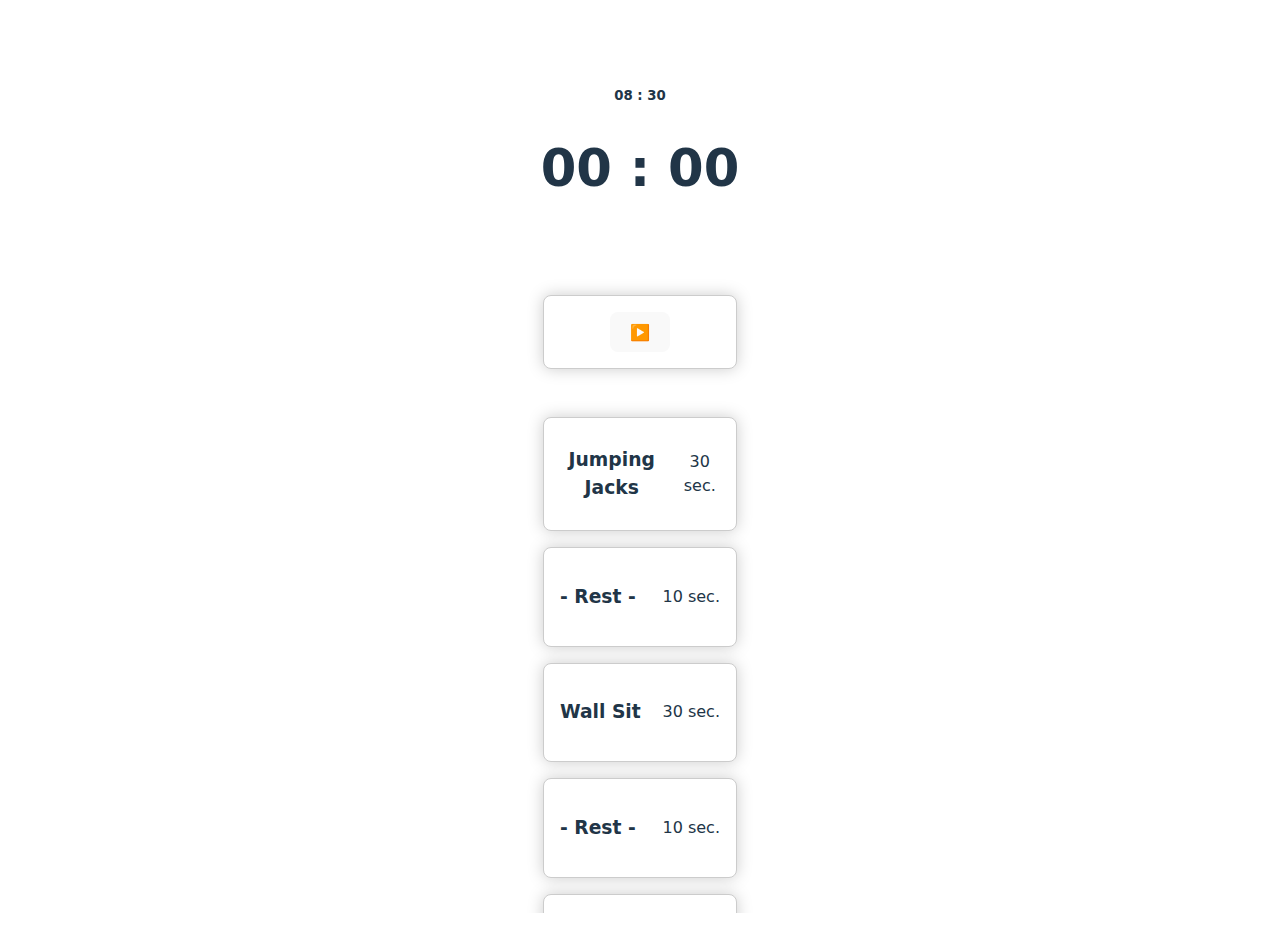
==== index.html @ 3e81bd67 "init" ====
<!doctype html>
<html lang="en">
  <head>
    <meta charset="UTF-8" />
    <link rel="icon" type="image/svg+xml" href="/vite.svg" />
    <meta name="viewport" content="width=device-width, initial-scale=1.0" />
    <title>Interval Timer</title>
    <script type="module" crossorigin src="/assets/index-61247a53.js"></script>
    <link rel="stylesheet" href="/assets/index-ccd05aad.css">
  </head>
  <body>
    <div id="app"></div>
    
  </body>
</html>
---- assets/index-ccd05aad.css ----
:root{font-family:Inter,system-ui,Avenir,Helvetica,Arial,sans-serif;line-height:1.5;font-weight:400;color-scheme:light dark;color:#ffffffde;background-color:#242424;font-synthesis:none;text-rendering:optimizeLegibility;-webkit-font-smoothing:antialiased;-moz-osx-font-smoothing:grayscale;-webkit-text-size-adjust:100%}a{font-weight:500;color:#646cff;text-decoration:inherit}a:hover{color:#535bf2}body{margin:0;display:flex;place-items:center;min-width:320px;min-height:100vh}h1{font-size:3.2em;line-height:1.1}button{border-radius:8px;border:1px solid transparent;padding:.6em 1.2em;font-size:1em;font-weight:500;font-family:inherit;background-color:#1a1a1a;cursor:pointer;transition:border-color .25s}button:hover{border-color:#646cff}button:focus,button:focus-visible{outline:4px auto -webkit-focus-ring-color}.card{padding:2em}#app{max-width:1280px;margin:0 auto;padding:2rem;text-align:center;display:flex;flex-flow:column;align-items:center;gap:2rem}@media (prefers-color-scheme: light){:root{color:#213547;background-color:#fff}a:hover{color:#747bff}button{background-color:#f9f9f9}}.run-controls[data-v-bf07b881]{display:flex;flex-direction:row;justify-content:center;align-items:center;gap:1em;padding:1em;border:1px solid #ccc;border-radius:.5em;background-color:#fff;box-shadow:0 0 1em #ccc;width:10em}button[data-v-bf07b881]{font-family:Text Font,Custom Glyphs Font,sans-serif}.read-the-docs[data-v-c26e8c96]{color:#888}.interval-list[data-v-bec449f1]{display:flex;flex-direction:column;justify-content:flex-start;align-items:center;gap:1em;padding:1em;height:30em;overflow:auto;scrollbar-width:none}.interval-list[data-v-bec449f1]::-webkit-scrollbar{display:none}.interval[data-v-bec449f1]{display:flex;flex-direction:row;align-items:center;justify-content:space-between;gap:1em;padding:1em;border:1px solid #ccc;border-radius:.5em;background-color:#fff;box-shadow:0 0 1em #ccc;width:10em;height:5em}.interval.is-active[data-v-bec449f1]{background-color:#ccc}.interval.was-active[data-v-bec449f1]{display:none}.logo[data-v-d1bb6921]{height:6em;padding:1.5em;will-change:filter;transition:filter .3s}.logo[data-v-d1bb6921]:hover{filter:drop-shadow(0 0 2em #646cffaa)}.logo.vue[data-v-d1bb6921]:hover{filter:drop-shadow(0 0 2em #42b883aa)}
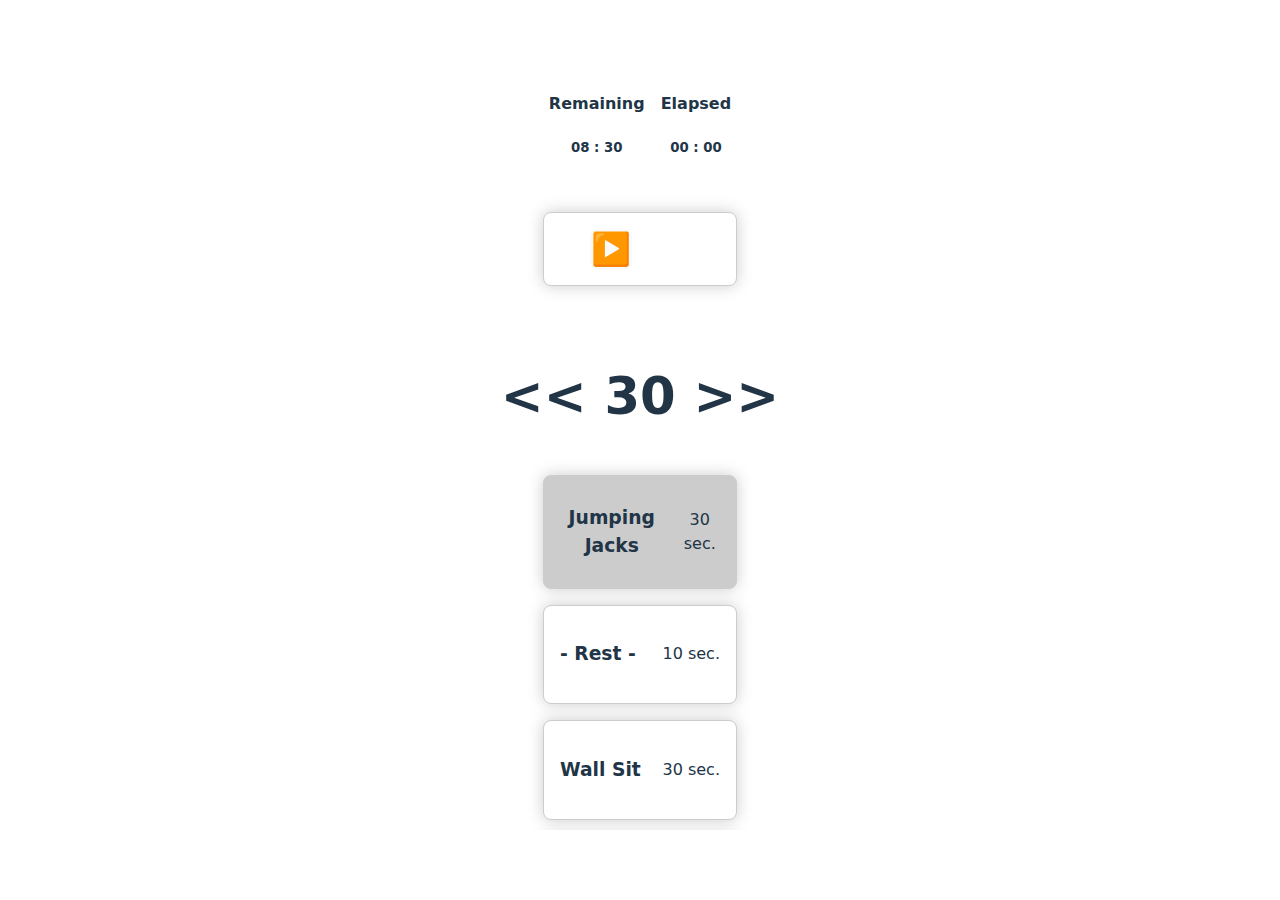
==== commit 8aa75d9e: "added interval counter" ====
--- a/index.html
+++ b/index.html
@@ -3,10 +3,10 @@
   <head>
     <meta charset="UTF-8" />
     <link rel="icon" type="image/svg+xml" href="/vite.svg" />
-    <meta name="viewport" content="width=device-width, initial-scale=1.0" />
+    <meta name="viewport" content="width=device-width,initial-scale=1,shrink-to-fit=no" />
     <title>Interval Timer</title>
-    <script type="module" crossorigin src="/assets/index-61247a53.js"></script>
-    <link rel="stylesheet" href="/assets/index-ccd05aad.css">
+    <script type="module" crossorigin src="/assets/index-9e07a1f6.js"></script>
+    <link rel="stylesheet" href="/assets/index-6059d88f.css">
   </head>
   <body>
     <div id="app"></div>
--- a/assets/index-6059d88f.css
+++ b/assets/index-6059d88f.css
@@ -0,0 +1 @@
+:root{font-family:Inter,system-ui,Avenir,Helvetica,Arial,sans-serif;line-height:1.5;font-weight:400;color-scheme:light dark;color:#ffffffde;background-color:#242424;font-synthesis:none;text-rendering:optimizeLegibility;-webkit-font-smoothing:antialiased;-moz-osx-font-smoothing:grayscale;-webkit-text-size-adjust:100%}a{font-weight:500;color:#646cff;text-decoration:inherit}a:hover{color:#535bf2}body{margin:0;display:flex;place-items:center;min-width:320px;height:100vh;overflow:hidden}h1{font-size:3.2em;line-height:1.1}button{border-radius:8px;border:1px solid transparent;padding:.6em 1.2em;font-size:1em;font-weight:500;font-family:inherit;background-color:#1a1a1a;cursor:pointer;transition:border-color .25s}button:hover{border-color:#646cff}button:focus,button:focus-visible{outline:4px auto -webkit-focus-ring-color}.card{padding:2em}#app{max-width:1280px;margin:0 auto;padding:2rem;text-align:center;display:flex;flex-flow:column;align-items:center;gap:2rem}@media (prefers-color-scheme: light){:root{color:#213547;background-color:#fff}a:hover{color:#747bff}button{background-color:#f9f9f9}}.run-controls[data-v-6f1c886f]{display:flex;flex-direction:row;justify-content:center;align-items:center;gap:1em;padding:1em;border:1px solid #ccc;border-radius:.5em;background-color:#fff;box-shadow:0 0 1em #ccc;width:10em}.run-controls button[data-v-6f1c886f]{font-family:Text Font,Custom Glyphs Font,sans-serif;font-size:32px;padding:0}.component-time-display[data-v-6e5a15a5]{display:flex;gap:1rem}.interval-list[data-v-ecf80b08]{display:flex;flex-direction:column;justify-content:flex-start;align-items:center;gap:1em;padding:1em;height:30em;overflow:auto;scrollbar-width:none}.interval-list[data-v-ecf80b08]::-webkit-scrollbar{display:none}.interval-list .interval[data-v-ecf80b08]{display:flex;flex-direction:row;align-items:center;justify-content:space-between;gap:1em;padding:1em;border:1px solid #ccc;border-radius:.5em;background-color:#fff;box-shadow:0 0 1em #ccc;width:10em;height:5em}.interval-list .interval.is-active[data-v-ecf80b08]{background-color:#ccc}.interval-list .interval.was-active[data-v-ecf80b08]{display:none}.logo[data-v-d1bb6921]{height:6em;padding:1.5em;will-change:filter;transition:filter .3s}.logo[data-v-d1bb6921]:hover{filter:drop-shadow(0 0 2em #646cffaa)}.logo.vue[data-v-d1bb6921]:hover{filter:drop-shadow(0 0 2em #42b883aa)}
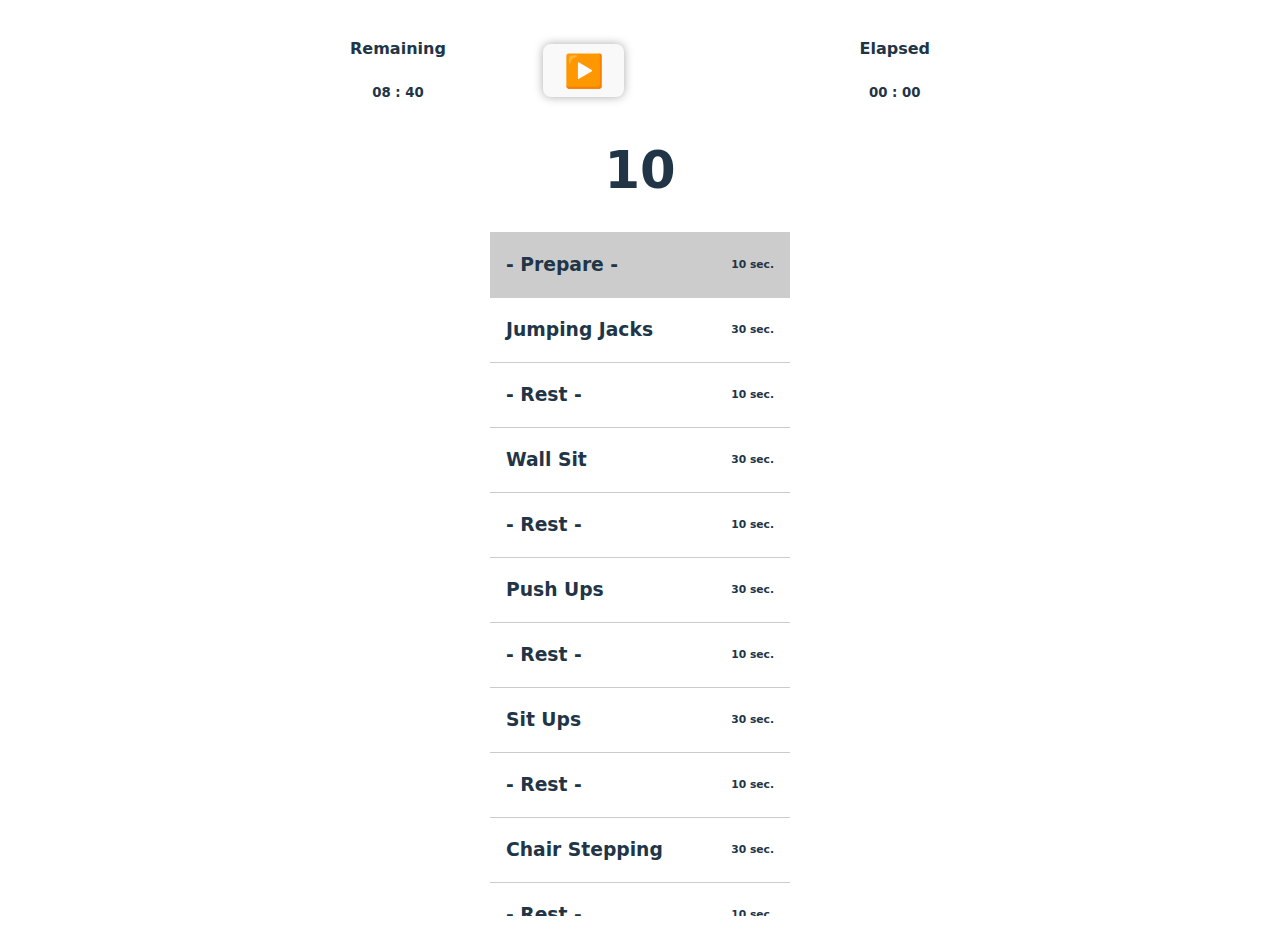
==== commit 8c0c284b: "added sounds and style" ====
--- a/index.html
+++ b/index.html
@@ -2,11 +2,11 @@
 <html lang="en">
   <head>
     <meta charset="UTF-8" />
-    <link rel="icon" type="image/svg+xml" href="/vite.svg" />
+    <link rel="icon" type="image/svg+xml" href="/haphi.svg" />
     <meta name="viewport" content="width=device-width,initial-scale=1,shrink-to-fit=no" />
     <title>Interval Timer</title>
-    <script type="module" crossorigin src="/assets/index-9e07a1f6.js"></script>
-    <link rel="stylesheet" href="/assets/index-6059d88f.css">
+    <script type="module" crossorigin src="/assets/index-cb943c6b.js"></script>
+    <link rel="stylesheet" href="/assets/index-f279b2c2.css">
   </head>
   <body>
     <div id="app"></div>
--- a/assets/index-f279b2c2.css
+++ b/assets/index-f279b2c2.css
@@ -0,0 +1 @@
+:root{font-family:Inter,system-ui,Avenir,Helvetica,Arial,sans-serif;line-height:1.5;font-weight:400;color-scheme:light dark;color:#ffffffde;background-color:#242424;font-synthesis:none;text-rendering:optimizeLegibility;-webkit-font-smoothing:antialiased;-moz-osx-font-smoothing:grayscale;-webkit-text-size-adjust:100%}a{font-weight:500;color:#646cff;text-decoration:inherit}a:hover{color:#535bf2}body{margin:0;min-width:320px;height:100vh;overflow:hidden}h1{font-size:3.2em;line-height:1.1}button{border-radius:8px;border:1px solid transparent;padding:.6em 1.2em;font-size:1em;font-weight:500;font-family:inherit;background-color:#1a1a1a;cursor:pointer;transition:border-color .25s}button:hover{border-color:#646cff}button:focus,button:focus-visible{outline:4px auto -webkit-focus-ring-color}.card{padding:2em}@media (prefers-color-scheme: light){:root{color:#213547;background-color:#fff}a:hover{color:#747bff}button{background-color:#f9f9f9}}.run-controls[data-v-9a2f97df]{display:flex;justify-content:space-around;align-items:center;gap:1em;flex:100 0 auto;max-width:260px}.run-controls button[data-v-9a2f97df]{font-family:Text Font,Custom Glyphs Font,sans-serif;font-size:32px;padding:.2em .6em;box-shadow:0 0 .3em #aaa}@media screen and (max-width: 450px){.run-controls button[data-v-9a2f97df]{font-size:24px}}@media screen and (max-width: 450px){.run-controls[data-v-9a2f97df]{gap:0}}.component-time-display[data-v-2e5a8c19]{width:100%;display:flex;justify-content:space-between;gap:1rem}.interval-list[data-v-1d857acf]{width:100%;max-width:300px;height:calc(100vh - 110px);display:flex;flex-direction:column;justify-content:flex-start;align-items:stretch;padding:1em;overflow:auto;scrollbar-width:none}.interval-list[data-v-1d857acf]::-webkit-scrollbar{display:none}.interval-list h1[data-v-1d857acf]{margin-top:0}.interval-list .interval[data-v-1d857acf]{display:flex;flex-direction:row;align-items:center;justify-content:space-between;gap:1em;border-top:1px solid #ccc;min-width:10em;width:auto;height:4em;padding:0 1em}.interval-list .interval.is-active[data-v-1d857acf]{background-color:#ccc}.interval-list .interval.was-active[data-v-1d857acf]{display:none}.app-component[data-v-0351309e]{max-width:580px;min-width:300px;min-height:380px;height:100vh;margin:0 auto;padding:1rem 2rem;text-align:center;display:flex;flex-flow:column;align-items:center}
